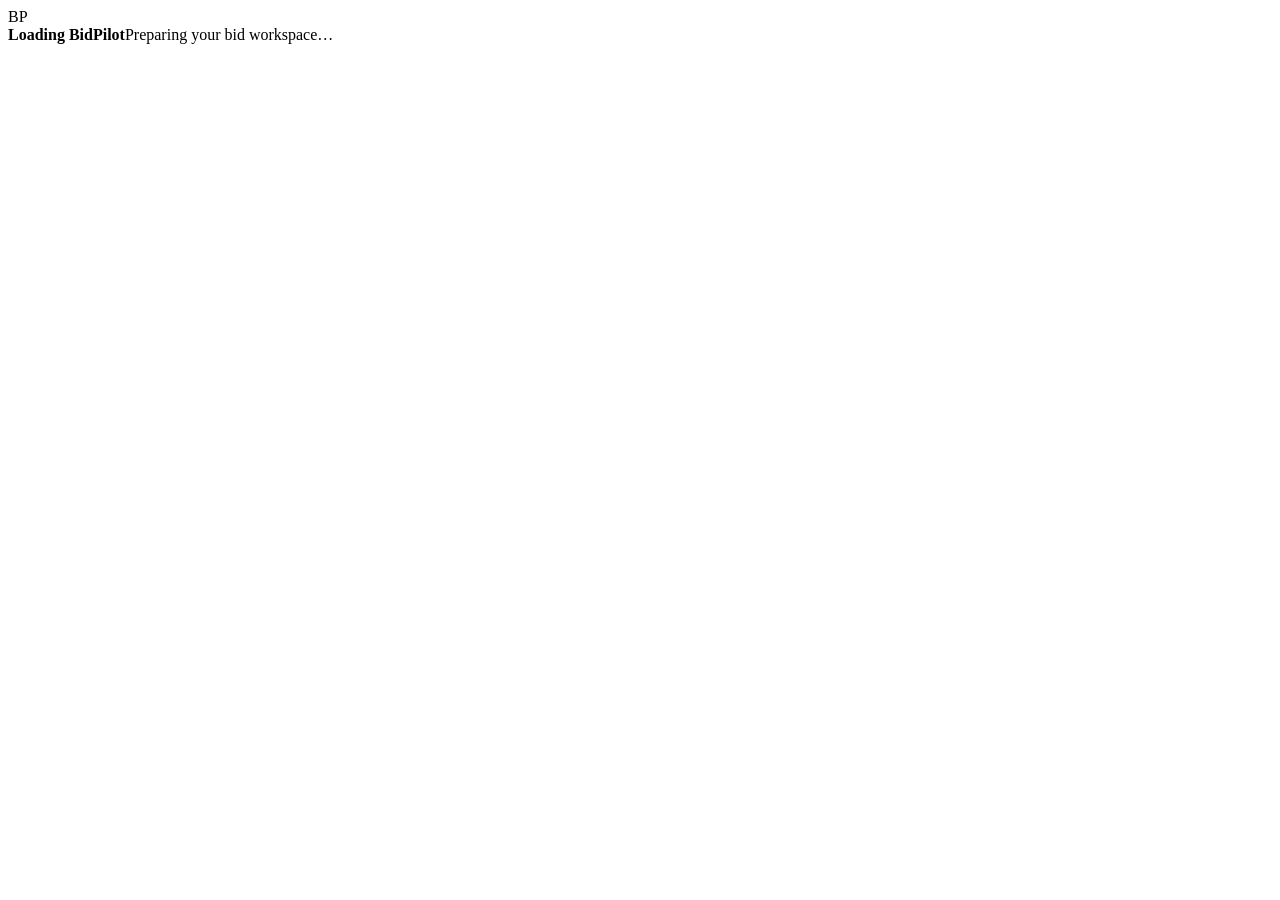
==== index.html @ 088a3456 "Add BidPilot interface and styling" ====
<!doctype html><html lang="en"><head><meta charset="utf-8"><meta name="viewport" content="width=device-width,initial-scale=1"><meta name="theme-color" content="#0c1627"><meta name="description" content="BidPilot — AI-ready RFP and tender response workspace."><link rel="icon" href="assets/icon.svg"><link rel="stylesheet" href="styles.css"><title>BidPilot — RFP Response Workspace</title></head><body><div id="app"><div class="boot"><div class="logo-mark">BP</div><strong>Loading BidPilot</strong><span>Preparing your bid workspace…</span></div></div><noscript><div class="noscript">BidPilot requires JavaScript.</div></noscript><script src="app.js"></script></body></html>
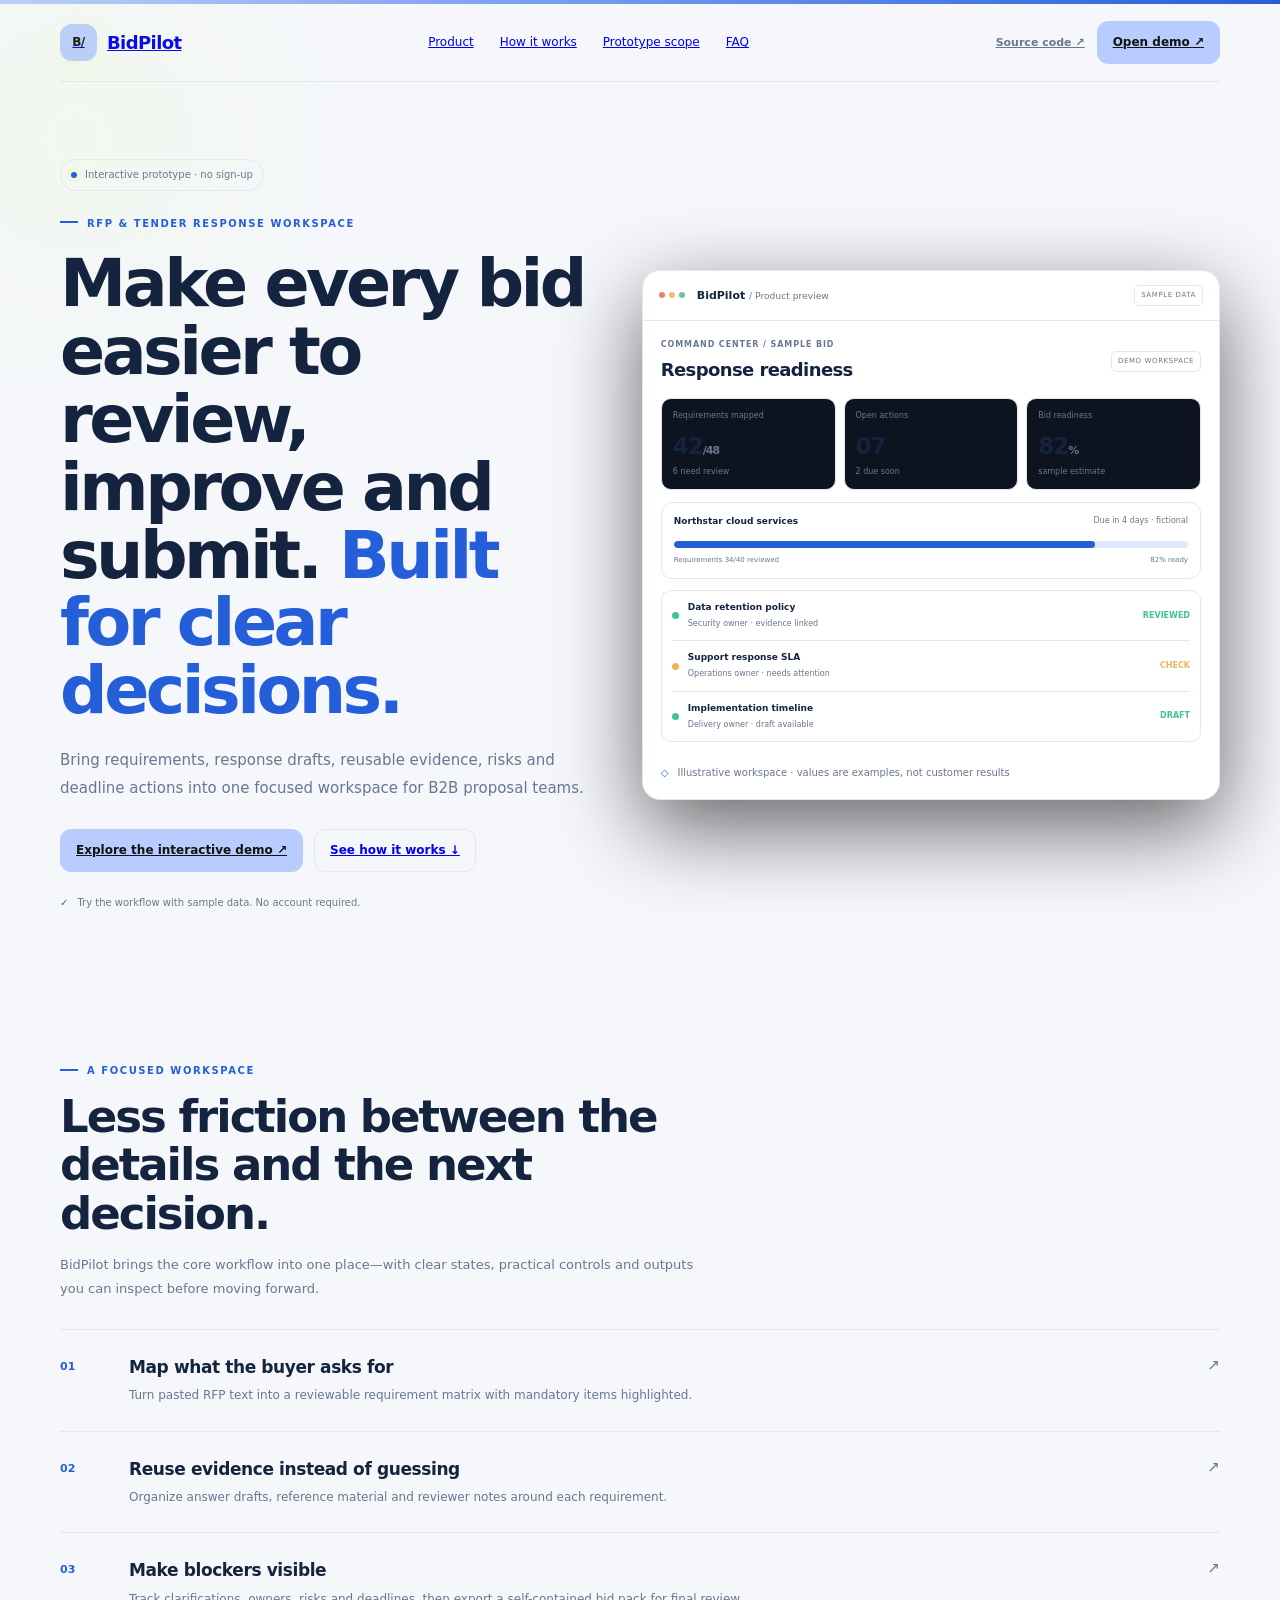
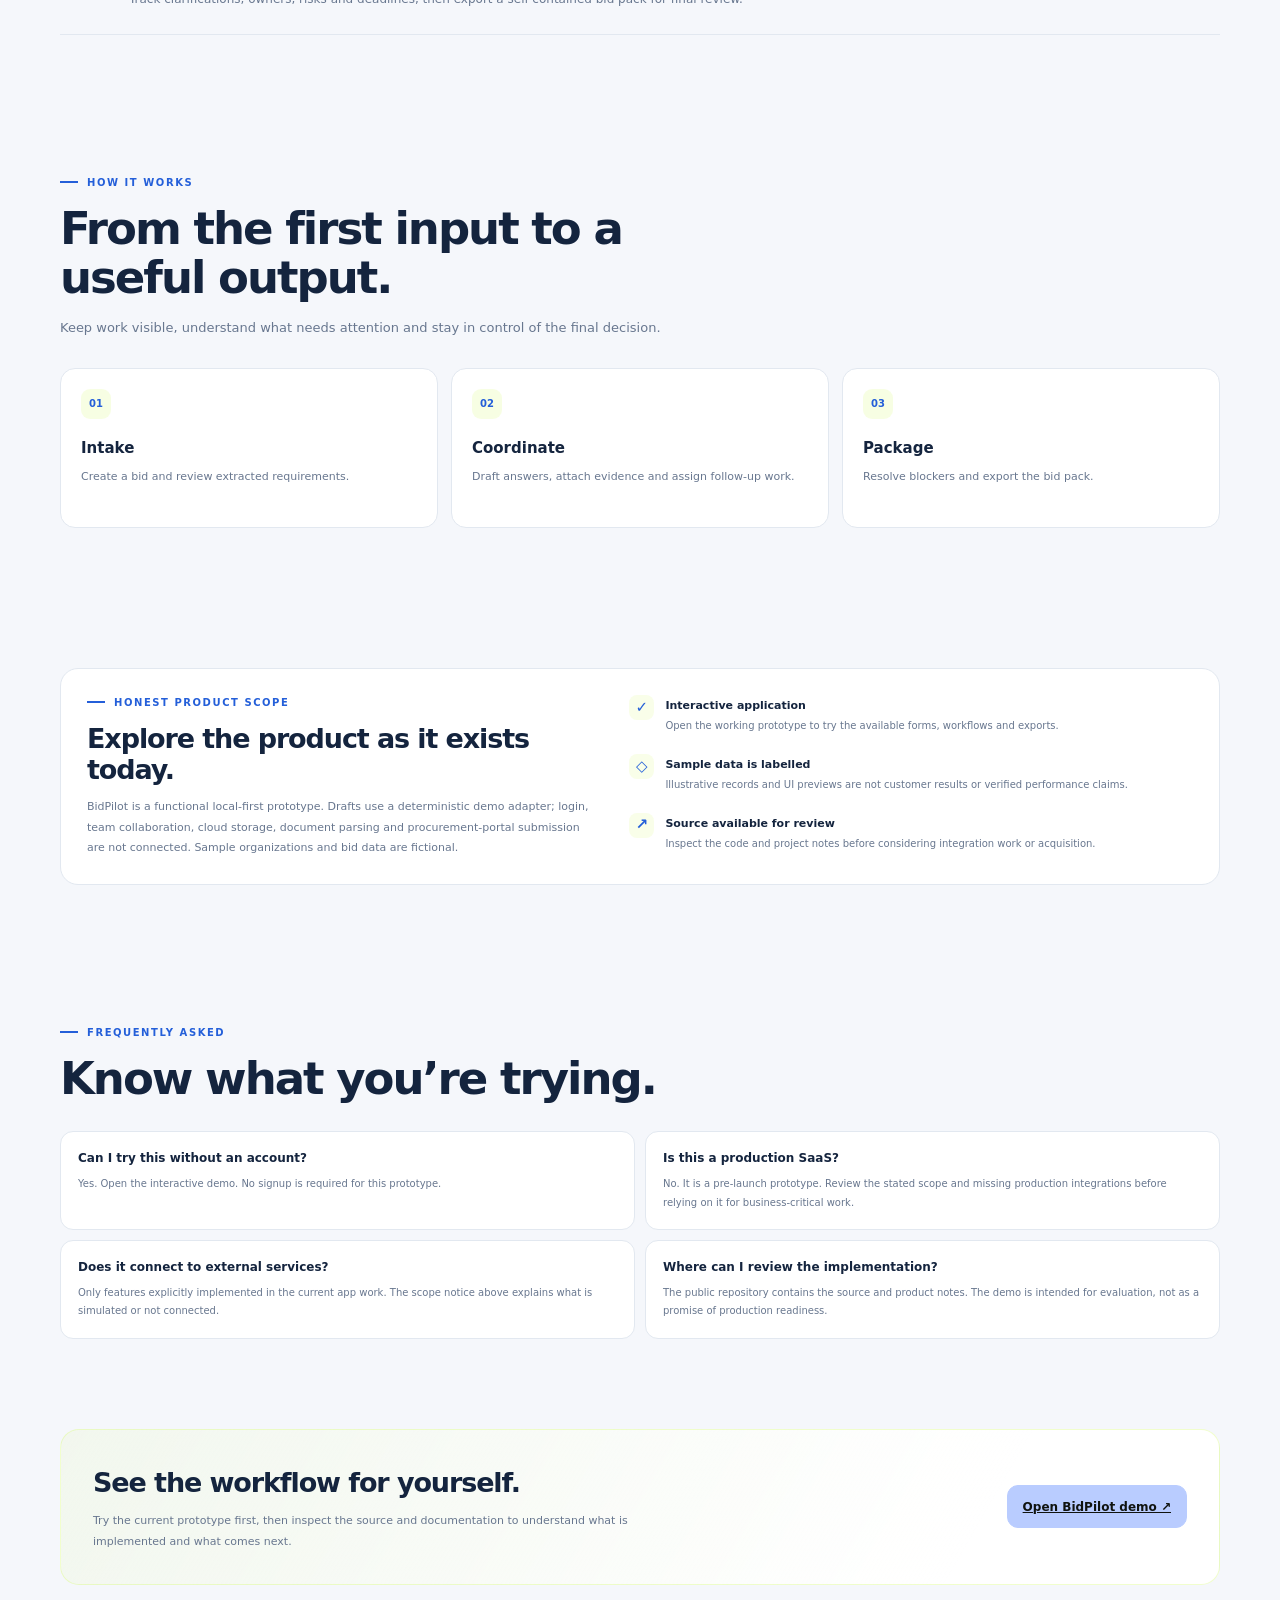
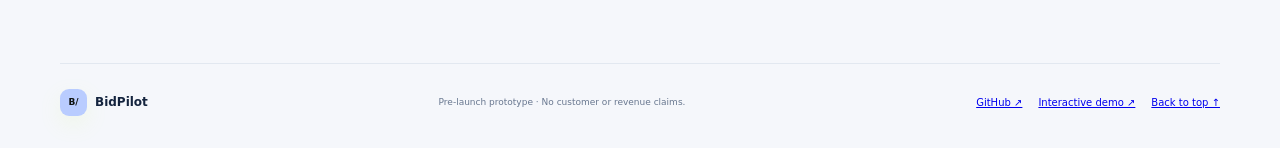
==== commit 266556ff: "Add polished product landing page; keep interactive demo in app.html" ====
--- a/index.html
+++ b/index.html
@@ -1 +1,6 @@
-<!doctype html><html lang="en"><head><meta charset="utf-8"><meta name="viewport" content="width=device-width,initial-scale=1"><meta name="theme-color" content="#0c1627"><meta name="description" content="BidPilot — AI-ready RFP and tender response workspace."><link rel="icon" href="assets/icon.svg"><link rel="stylesheet" href="styles.css"><title>BidPilot — RFP Response Workspace</title></head><body><div id="app"><div class="boot"><div class="logo-mark">BP</div><strong>Loading BidPilot</strong><span>Preparing your bid workspace…</span></div></div><noscript><div class="noscript">BidPilot requires JavaScript.</div></noscript><script src="app.js"></script></body></html>+<!doctype html><html lang="en"><head><meta charset="utf-8"><meta name="viewport" content="width=device-width,initial-scale=1"><meta name="theme-color" content="#f5f7fb"><meta name="description" content="Bring requirements, response drafts, reusable evidence, risks and deadline actions into one focused workspace for B2B proposal teams."><meta property="og:title" content="BidPilot — Make every bid easier to review, improve and submit."><meta property="og:description" content="Bring requirements, response drafts, reusable evidence, risks and deadline actions into one focused workspace for B2B proposal teams."><title>BidPilot — Make every bid easier to review, improve and submit.</title><style>
+:root{--bg:#f5f7fb;--panel:#ffffff;--line:#e2e8f0;--ink:#14243e;--muted:#68778f;--a:#b9ccff;--b:#245fd9}*{box-sizing:border-box}html{scroll-behavior:smooth;scroll-padding-top:90px}body{margin:0;background:var(--bg);color:var(--ink);font:15px/1.55 Inter,ui-sans-serif,system-ui,-apple-system,BlinkMacSystemFont,"Segoe UI",sans-serif}.site{overflow:hidden}.wrap{width:min(1160px,calc(100% - 44px));margin:auto}.stripe{height:4px;background:linear-gradient(90deg,var(--a),var(--b))}.nav{height:78px;display:flex;align-items:center;justify-content:space-between;gap:22px;border-bottom:1px solid var(--line)}.brand{display:flex;align-items:center;gap:10px;font-weight:850;letter-spacing:-.6px;font-size:18px}.mark{width:37px;height:37px;display:grid;place-items:center;background:var(--a);color:#10130f;border-radius:12px;font-size:12px;font-weight:900;box-shadow:0 8px 22px #d4fb6922}.links{display:flex;gap:26px;color:var(--muted);font-size:12px}.links a:hover{color:var(--ink)}.navright{display:flex;gap:12px;align-items:center}.source{font-size:11px;color:var(--muted);font-weight:750}.button{min-height:43px;padding:0 15px;display:inline-flex;align-items:center;justify-content:center;gap:8px;border:1px solid var(--line);border-radius:11px;font-size:12px;font-weight:800;transition:.18s}.button:hover{transform:translateY(-2px);border-color:var(--b)}.primary{background:var(--a);border-color:var(--a);color:#10130f}.menu{display:none;color:var(--ink);background:transparent;border:1px solid var(--line);border-radius:9px;padding:8px 10px}.hero{position:relative;display:grid;grid-template-columns:.96fr 1.04fr;gap:48px;align-items:center;padding:77px 0 83px;min-height:610px}.hero:before{content:"";position:absolute;width:590px;height:590px;left:-280px;top:-240px;border-radius:50%;background:radial-gradient(circle,#d4fb6916,transparent 68%);pointer-events:none}.copy{position:relative;z-index:1}.badge{display:inline-flex;align-items:center;gap:8px;border:1px solid var(--line);border-radius:99px;padding:7px 10px;margin-bottom:25px;color:var(--muted);font-size:10px}.badge i{width:6px;height:6px;background:var(--b);border-radius:50%;box-shadow:0 0 0 4px #d4fb6922}.eyebrow{font-size:10px;color:var(--b);font-weight:900;letter-spacing:1.55px;text-transform:uppercase}.eyebrow:before{content:"";display:inline-block;width:18px;height:2px;background:var(--b);vertical-align:middle;margin:0 9px 3px 0}.hero h1{font-size:clamp(44px,5.2vw,67px);line-height:1.02;letter-spacing:-3.5px;margin:19px 0 22px;font-weight:850;max-width:640px}.hero h1 em{font-style:normal;color:var(--b)}.lead{font-size:15px;line-height:1.85;color:var(--muted);max-width:550px;margin:0 0 26px}.ctas{display:flex;align-items:center;flex-wrap:wrap;gap:11px}.secondary{background:transparent}.micro{display:flex;align-items:center;gap:9px;margin-top:23px;color:var(--muted);font-size:10px}.micro strong{color:var(--b)}.preview{position:relative;background:var(--panel);border:1px solid var(--line);border-radius:18px;overflow:hidden;box-shadow:0 28px 85px #0009}.previewbar{display:flex;align-items:center;gap:12px;padding:14px 16px;border-bottom:1px solid var(--line);font-size:11px}.lights{display:flex;gap:4px}.lights i{width:6px;height:6px;border-radius:50%;background:var(--line)}.lights i:first-child{background:#ee7d76}.lights i:nth-child(2){background:#e8c36b}.lights i:nth-child(3){background:#62c99a}.previewbar b small{font-weight:500;color:var(--muted)}.pill{margin-left:auto;border:1px solid var(--line);padding:4px 6px;border-radius:5px;font-size:7px;letter-spacing:.6px;color:var(--muted);white-space:nowrap}.previewbody{padding:18px}.vhead{display:flex;align-items:center;justify-content:space-between;gap:10px;margin-bottom:14px}.vhead small,.scenario small{display:block;font-size:8px;font-weight:850;letter-spacing:.9px;color:var(--muted);margin-bottom:5px}.vhead h3{font-size:18px;letter-spacing:-.6px;margin:0}.stats{display:grid;grid-template-columns:repeat(3,minmax(0,1fr));gap:8px;margin-bottom:12px}.stats>div{background:#0d1420;border:1px solid var(--line);border-radius:10px;padding:11px;min-width:0}.stats small{display:block;font-size:8px;color:var(--muted);white-space:nowrap}.stats b{display:block;font-size:23px;letter-spacing:-1px;margin:7px 0 1px;white-space:nowrap}.stats em{font-size:11px;font-style:normal;color:var(--muted)}.stats span{display:block;color:var(--muted);font-size:8px}.chart{border:1px solid var(--line);border-radius:11px;padding:12px;margin-bottom:11px}.charthead{display:flex;justify-content:space-between;gap:8px;font-size:9px;margin-bottom:12px}.charthead small{font-size:8px;color:var(--muted)}.bars{height:76px;display:flex;align-items:flex-end;gap:7px;border-bottom:1px solid var(--line);background:repeating-linear-gradient(to bottom,transparent 0,transparent 24px,#28334680 25px,transparent 26px)}.bars i{flex:1;max-width:26px;border-radius:4px 4px 0 0;background:linear-gradient(180deg,var(--a),var(--b));opacity:.88}.bars i.bad{background:linear-gradient(180deg,#ff8d85,#cc535c)}.axis{display:flex;justify-content:space-between;font-size:7px;color:var(--muted);padding-top:7px}.rows{border:1px solid var(--line);border-radius:10px;padding:0 10px}.row{display:flex;gap:9px;align-items:center;padding:10px 0;border-bottom:1px solid var(--line)}.row:last-child{border-bottom:0}.row>div{flex:1;min-width:0}.row b{font-size:9px;display:block}.row small{display:block;font-size:8px;color:var(--muted);margin-top:3px}.row strong{font-size:8px;white-space:nowrap}.dot{width:7px;height:7px;border-radius:50%;flex:0 0 auto}.green{background:#3ec68b}.red{background:#ed7080}.gold{background:#eab752}.ok{color:#3ec68b}.err,.risk{color:#ed7080}.warn{color:#eab752}.chart .marginbars{display:grid;gap:10px}.marginbars>div{display:grid;grid-template-columns:75px 1fr 30px;gap:7px;align-items:center;font-size:8px}.marginbars span{color:var(--muted)}.marginbars i{height:7px;background:#d4fb6965;border-radius:8px;overflow:hidden}.marginbars i b{display:block;height:100%;background:var(--b);border-radius:8px}.marginbars i b.below{background:#d79b45}.marginbars strong{text-align:right;font-size:8px}.scenario{display:flex;justify-content:space-between;gap:12px;padding:12px;border:1px solid var(--line);border-radius:10px}.scenario b{font-size:10px;display:block}.scenario span{font-size:8px;color:var(--muted);display:block;margin-top:5px}.result{border-left:1px solid var(--line);padding-left:12px;min-width:110px}.result strong{display:block;font-size:19px;letter-spacing:-.7px}.riskbanner{display:flex;align-items:center;gap:9px;border:1px solid #8a5cf655;background:#26182a;border-radius:10px;padding:10px;margin-bottom:10px}.shield{display:grid;place-items:center;width:27px;height:27px;border-radius:8px;background:#874cff24;color:#bda8ff;font-weight:900}.riskbanner div{flex:1;min-width:0}.riskbanner b{display:block;font-size:9px}.riskbanner small{display:block;color:var(--muted);font-size:7px;margin-top:3px}.riskbanner strong{font-size:8px;color:#bda8ff}.avatar{width:25px;height:25px;display:grid;place-items:center;border-radius:8px;background:#d4fb6933;color:var(--b);font-size:8px;font-weight:900;flex:0 0 auto}.row .avatar+b{display:block}.section{padding:70px 0}.sectionhead{max-width:660px;margin-bottom:28px}.sectionhead h2{font-size:clamp(32px,4vw,45px);line-height:1.08;letter-spacing:-2px;margin:14px 0}.sectionhead p{color:var(--muted);font-size:13px;line-height:1.85;margin:0}.features{border-top:1px solid var(--line)}.feature{display:grid;grid-template-columns:55px 1fr 22px;gap:14px;padding:24px 0;border-bottom:1px solid var(--line)}.no{color:var(--b);font-size:11px;font-weight:900;padding-top:4px}.feature h3{font-size:17px;letter-spacing:-.4px;margin:0 0 5px}.feature p{max-width:700px;color:var(--muted);font-size:12px;line-height:1.8;margin:0}.arrow{text-align:right;color:var(--muted)}.steps{display:grid;grid-template-columns:repeat(3,1fr);gap:13px}.step{padding:20px;border:1px solid var(--line);border-radius:15px;background:var(--panel);min-height:160px}.step span{width:30px;height:30px;display:grid;place-items:center;border-radius:9px;background:#d4fb6930;color:var(--b);font-size:10px;font-weight:900}.step h3{font-size:15px;margin:18px 0 7px}.step p{font-size:11px;line-height:1.8;color:var(--muted);margin:0}.truth{display:grid;grid-template-columns:1fr 1.1fr;gap:30px;border:1px solid var(--line);border-radius:18px;background:var(--panel);padding:26px}.truth h2{font-size:27px;letter-spacing:-1.1px;line-height:1.16;margin:12px 0}.truth p{font-size:11px;line-height:1.85;color:var(--muted);margin:0}.truthitems{display:grid;gap:13px}.truthitem{display:flex;gap:11px}.check{width:25px;height:25px;flex:0 0 25px;border-radius:8px;display:grid;place-items:center;background:#d4fb6925;color:var(--b);font-weight:900}.truthitem b{display:block;font-size:11px;margin:2px 0 3px}.truthitem small{display:block;color:var(--muted);font-size:10px;line-height:1.75}.faqgrid{display:grid;grid-template-columns:1fr 1fr;gap:10px}.faq{border:1px solid var(--line);background:var(--panel);border-radius:13px;padding:17px}.faq h3{font-size:12px;margin:0 0 7px}.faq p{font-size:10px;line-height:1.85;color:var(--muted);margin:0}.closing{padding:20px 0 78px}.closebox{display:flex;align-items:center;justify-content:space-between;gap:20px;padding:32px;border:1px solid #d4fb6955;border-radius:19px;background:linear-gradient(120deg,#d4fb6916,var(--panel) 78%);position:relative;overflow:hidden}.closebox h2{font-size:27px;letter-spacing:-1.1px;margin:0 0 8px}.closebox p{max-width:580px;color:var(--muted);font-size:11px;line-height:1.85;margin:0}.foot{padding:25px 0 32px;border-top:1px solid var(--line);display:flex;justify-content:space-between;gap:15px;flex-wrap:wrap;align-items:center}.footbrand{display:flex;align-items:center;gap:8px;font-size:12px;font-weight:850}.footbrand .mark{width:27px;height:27px;border-radius:9px;font-size:9px}.footnote{color:var(--muted);font-size:9px}.footlinks{display:flex;gap:16px;color:var(--muted);font-size:10px}
+@media(max-width:960px){.hero{grid-template-columns:1fr;gap:32px;padding:60px 0}.hero h1{max-width:780px}.copy{max-width:760px}.preview{max-width:760px;width:100%;margin:auto}.truth{grid-template-columns:1fr;gap:22px}}
+@media(max-width:700px){.wrap{width:calc(100% - 30px)}.nav{height:66px}.links{display:none}.source{display:none}.menu{display:block}.hero{padding:42px 0 48px;min-height:0;gap:26px}.hero h1{font-size:clamp(42px,11vw,58px);letter-spacing:-2.7px}.lead{font-size:13px}.button{min-height:41px;padding:0 11px}.previewbody{padding:12px}.previewbar{padding:12px}.stats{gap:5px}.stats>div{padding:9px 7px}.stats b{font-size:18px}.section{padding:51px 0}.sectionhead h2{font-size:34px}.feature{grid-template-columns:30px 1fr 15px;gap:8px;padding:20px 0}.feature h3{font-size:15px}.steps{grid-template-columns:1fr;gap:9px}.step{min-height:0;padding:16px}.step h3{margin:11px 0 6px}.truth{padding:19px}.truth h2{font-size:24px}.faqgrid{grid-template-columns:1fr}.closebox{padding:23px;align-items:flex-start;flex-direction:column}.closebox h2{font-size:24px}.foot{flex-direction:column;align-items:flex-start}.footlinks{flex-wrap:wrap}.result{min-width:95px}.row small{overflow-wrap:anywhere}}
+@media(prefers-reduced-motion:reduce){html{scroll-behavior:auto}.button{transition:none}}
+</style></head><body><div class="site"><div class="stripe"></div><div class="wrap"><header class="nav"><a class="brand" href="#top"><span class="mark">B/</span>BidPilot</a><nav class="links" aria-label="Main navigation"><a href="#product">Product</a><a href="#workflow">How it works</a><a href="#scope">Prototype scope</a><a href="#faq">FAQ</a></nav><div class="navright"><a class="source" href="https://github.com/dmytri595-design/BidPilot" target="_blank" rel="noopener noreferrer">Source code ↗</a><a class="button primary" href="app.html">Open demo ↗</a><button class="menu" aria-label="Toggle navigation" id="menubtn">☰</button></div></header><main id="top"><section class="hero"><div class="copy"><div class="badge"><i></i> Interactive prototype · no sign-up</div><div class="eyebrow">RFP & TENDER RESPONSE WORKSPACE</div><h1>Make every bid easier to review, improve and submit. <em>Built for clear decisions.</em></h1><p class="lead">Bring requirements, response drafts, reusable evidence, risks and deadline actions into one focused workspace for B2B proposal teams.</p><div class="ctas"><a class="button primary" href="app.html">Explore the interactive demo ↗</a><a class="button secondary" href="#product">See how it works ↓</a></div><div class="micro"><strong>✓</strong> Try the workflow with sample data. No account required.</div></div><div class="preview"><div class="previewbar"><span class="lights"><i></i><i></i><i></i></span><b>BidPilot <small> / Product preview</small></b><span class="pill">SAMPLE DATA</span></div><div class="previewbody"><div class="vhead"><div><small>COMMAND CENTER / SAMPLE BID</small><h3>Response readiness</h3></div><span class="pill">DEMO WORKSPACE</span></div><div class="stats"><div><small>Requirements mapped</small><b>42<em>/48</em></b><span>6 need review</span></div><div><small>Open actions</small><b>07</b><span>2 due soon</span></div><div><small>Bid readiness</small><b>82<em>%</em></b><span>sample estimate</span></div></div><div class="chart"><div class="charthead"><b>Northstar cloud services</b><small>Due in 4 days · fictional</small></div><div style="height:7px;border-radius:8px;background:#b9ccff75;overflow:hidden"><i style="display:block;width:82%;height:100%;background:#245fd9;border-radius:8px"></i></div><div class="axis"><span>Requirements 34/40 reviewed</span><span>82% ready</span></div></div><div class="rows"><div class="row"><i class="dot green"></i><div><b>Data retention policy</b><small>Security owner · evidence linked</small></div><strong class="ok">REVIEWED</strong></div><div class="row"><i class="dot gold"></i><div><b>Support response SLA</b><small>Operations owner · needs attention</small></div><strong class="warn">CHECK</strong></div><div class="row"><i class="dot green"></i><div><b>Implementation timeline</b><small>Delivery owner · draft available</small></div><strong class="ok">DRAFT</strong></div></div><div class="micro"><strong>◇</strong> Illustrative workspace · values are examples, not customer results</div></div></div></section><section class="section" id="product"><div class="sectionhead"><div class="eyebrow">A focused workspace</div><h2>Less friction between the details and the next decision.</h2><p>BidPilot brings the core workflow into one place—with clear states, practical controls and outputs you can inspect before moving forward.</p></div><div class="features"><article class="feature"><span class="no">01</span><div><h3>Map what the buyer asks for</h3><p>Turn pasted RFP text into a reviewable requirement matrix with mandatory items highlighted.</p></div><span class="arrow">↗</span></article><article class="feature"><span class="no">02</span><div><h3>Reuse evidence instead of guessing</h3><p>Organize answer drafts, reference material and reviewer notes around each requirement.</p></div><span class="arrow">↗</span></article><article class="feature"><span class="no">03</span><div><h3>Make blockers visible</h3><p>Track clarifications, owners, risks and deadlines, then export a self-contained bid pack for final review.</p></div><span class="arrow">↗</span></article></div></section><section class="section" id="workflow"><div class="sectionhead"><div class="eyebrow">How it works</div><h2>From the first input to a useful output.</h2><p>Keep work visible, understand what needs attention and stay in control of the final decision.</p></div><div class="steps"><article class="step"><span>01</span><h3>Intake</h3><p>Create a bid and review extracted requirements.</p></article><article class="step"><span>02</span><h3>Coordinate</h3><p>Draft answers, attach evidence and assign follow-up work.</p></article><article class="step"><span>03</span><h3>Package</h3><p>Resolve blockers and export the bid pack.</p></article></div></section><section class="section" id="scope"><div class="truth"><div><div class="eyebrow">Honest product scope</div><h2>Explore the product as it exists today.</h2><p>BidPilot is a functional local-first prototype. Drafts use a deterministic demo adapter; login, team collaboration, cloud storage, document parsing and procurement-portal submission are not connected. Sample organizations and bid data are fictional.</p></div><div class="truthitems"><div class="truthitem"><span class="check">✓</span><div><b>Interactive application</b><small>Open the working prototype to try the available forms, workflows and exports.</small></div></div><div class="truthitem"><span class="check">◇</span><div><b>Sample data is labelled</b><small>Illustrative records and UI previews are not customer results or verified performance claims.</small></div></div><div class="truthitem"><span class="check">↗</span><div><b>Source available for review</b><small>Inspect the code and project notes before considering integration work or acquisition.</small></div></div></div></div></section><section class="section" id="faq"><div class="sectionhead"><div class="eyebrow">Frequently asked</div><h2>Know what you’re trying.</h2></div><div class="faqgrid"><article class="faq"><h3>Can I try this without an account?</h3><p>Yes. Open the interactive demo. No signup is required for this prototype.</p></article><article class="faq"><h3>Is this a production SaaS?</h3><p>No. It is a pre-launch prototype. Review the stated scope and missing production integrations before relying on it for business-critical work.</p></article><article class="faq"><h3>Does it connect to external services?</h3><p>Only features explicitly implemented in the current app work. The scope notice above explains what is simulated or not connected.</p></article><article class="faq"><h3>Where can I review the implementation?</h3><p>The public repository contains the source and product notes. The demo is intended for evaluation, not as a promise of production readiness.</p></article></div></section><section class="closing"><div class="closebox"><div><h2>See the workflow for yourself.</h2><p>Try the current prototype first, then inspect the source and documentation to understand what is implemented and what comes next.</p></div><a class="button primary" href="app.html">Open BidPilot demo ↗</a></div></section></main><footer class="foot"><div class="footbrand"><span class="mark">B/</span>BidPilot</div><div class="footnote">Pre-launch prototype · No customer or revenue claims.</div><div class="footlinks"><a href="https://github.com/dmytri595-design/BidPilot" target="_blank" rel="noopener noreferrer">GitHub ↗</a><a href="app.html">Interactive demo ↗</a><a href="#top">Back to top ↑</a></div></footer></div></div><script>(function(){var b=document.getElementById("menubtn");if(!b)return;b.addEventListener("click",function(){var n=document.querySelector(".links");if(!n)return;var show=n.style.display!=="flex";n.style.display=show?"flex":"none";if(show){n.style.position="absolute";n.style.top="72px";n.style.left="15px";n.style.right="15px";n.style.zIndex="20";n.style.padding="17px";n.style.flexDirection="column";n.style.gap="15px";n.style.background="var(--panel)";n.style.border="1px solid var(--line)";n.style.borderRadius="13px"}})})();</script></body></html>
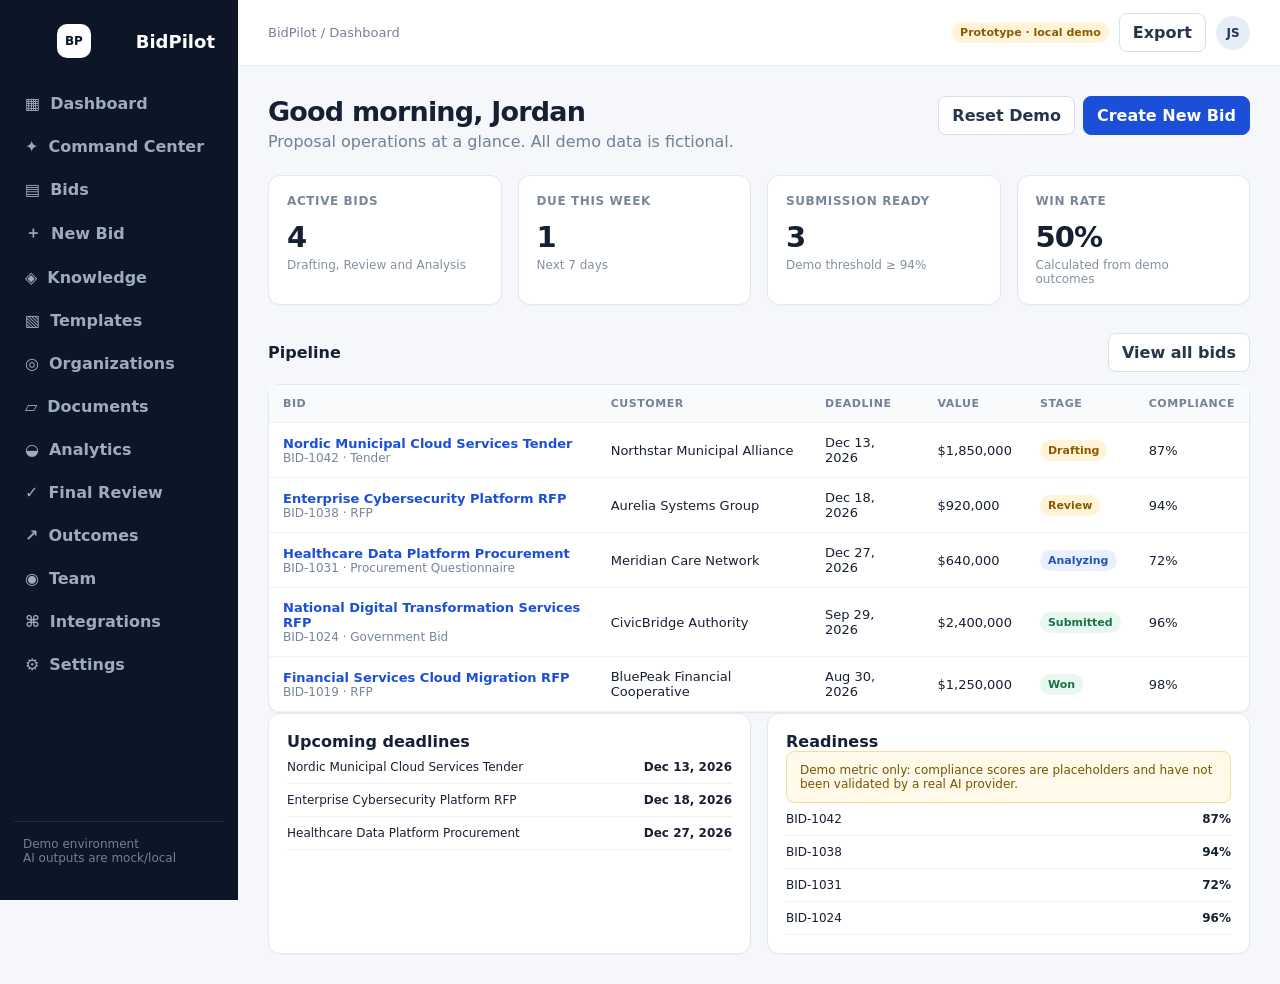
==== commit 74fb9d69: "Restore the original business application as the main homepage" ====
--- a/index.html
+++ b/index.html
@@ -1,6 +1 @@
-<!doctype html><html lang="en"><head><meta charset="utf-8"><meta name="viewport" content="width=device-width,initial-scale=1"><meta name="theme-color" content="#f5f7fb"><meta name="description" content="Bring requirements, response drafts, reusable evidence, risks and deadline actions into one focused workspace for B2B proposal teams."><meta property="og:title" content="BidPilot — Make every bid easier to review, improve and submit."><meta property="og:description" content="Bring requirements, response drafts, reusable evidence, risks and deadline actions into one focused workspace for B2B proposal teams."><title>BidPilot — Make every bid easier to review, improve and submit.</title><style>
-:root{--bg:#f5f7fb;--panel:#ffffff;--line:#e2e8f0;--ink:#14243e;--muted:#68778f;--a:#b9ccff;--b:#245fd9}*{box-sizing:border-box}html{scroll-behavior:smooth;scroll-padding-top:90px}body{margin:0;background:var(--bg);color:var(--ink);font:15px/1.55 Inter,ui-sans-serif,system-ui,-apple-system,BlinkMacSystemFont,"Segoe UI",sans-serif}.site{overflow:hidden}.wrap{width:min(1160px,calc(100% - 44px));margin:auto}.stripe{height:4px;background:linear-gradient(90deg,var(--a),var(--b))}.nav{height:78px;display:flex;align-items:center;justify-content:space-between;gap:22px;border-bottom:1px solid var(--line)}.brand{display:flex;align-items:center;gap:10px;font-weight:850;letter-spacing:-.6px;font-size:18px}.mark{width:37px;height:37px;display:grid;place-items:center;background:var(--a);color:#10130f;border-radius:12px;font-size:12px;font-weight:900;box-shadow:0 8px 22px #d4fb6922}.links{display:flex;gap:26px;color:var(--muted);font-size:12px}.links a:hover{color:var(--ink)}.navright{display:flex;gap:12px;align-items:center}.source{font-size:11px;color:var(--muted);font-weight:750}.button{min-height:43px;padding:0 15px;display:inline-flex;align-items:center;justify-content:center;gap:8px;border:1px solid var(--line);border-radius:11px;font-size:12px;font-weight:800;transition:.18s}.button:hover{transform:translateY(-2px);border-color:var(--b)}.primary{background:var(--a);border-color:var(--a);color:#10130f}.menu{display:none;color:var(--ink);background:transparent;border:1px solid var(--line);border-radius:9px;padding:8px 10px}.hero{position:relative;display:grid;grid-template-columns:.96fr 1.04fr;gap:48px;align-items:center;padding:77px 0 83px;min-height:610px}.hero:before{content:"";position:absolute;width:590px;height:590px;left:-280px;top:-240px;border-radius:50%;background:radial-gradient(circle,#d4fb6916,transparent 68%);pointer-events:none}.copy{position:relative;z-index:1}.badge{display:inline-flex;align-items:center;gap:8px;border:1px solid var(--line);border-radius:99px;padding:7px 10px;margin-bottom:25px;color:var(--muted);font-size:10px}.badge i{width:6px;height:6px;background:var(--b);border-radius:50%;box-shadow:0 0 0 4px #d4fb6922}.eyebrow{font-size:10px;color:var(--b);font-weight:900;letter-spacing:1.55px;text-transform:uppercase}.eyebrow:before{content:"";display:inline-block;width:18px;height:2px;background:var(--b);vertical-align:middle;margin:0 9px 3px 0}.hero h1{font-size:clamp(44px,5.2vw,67px);line-height:1.02;letter-spacing:-3.5px;margin:19px 0 22px;font-weight:850;max-width:640px}.hero h1 em{font-style:normal;color:var(--b)}.lead{font-size:15px;line-height:1.85;color:var(--muted);max-width:550px;margin:0 0 26px}.ctas{display:flex;align-items:center;flex-wrap:wrap;gap:11px}.secondary{background:transparent}.micro{display:flex;align-items:center;gap:9px;margin-top:23px;color:var(--muted);font-size:10px}.micro strong{color:var(--b)}.preview{position:relative;background:var(--panel);border:1px solid var(--line);border-radius:18px;overflow:hidden;box-shadow:0 28px 85px #0009}.previewbar{display:flex;align-items:center;gap:12px;padding:14px 16px;border-bottom:1px solid var(--line);font-size:11px}.lights{display:flex;gap:4px}.lights i{width:6px;height:6px;border-radius:50%;background:var(--line)}.lights i:first-child{background:#ee7d76}.lights i:nth-child(2){background:#e8c36b}.lights i:nth-child(3){background:#62c99a}.previewbar b small{font-weight:500;color:var(--muted)}.pill{margin-left:auto;border:1px solid var(--line);padding:4px 6px;border-radius:5px;font-size:7px;letter-spacing:.6px;color:var(--muted);white-space:nowrap}.previewbody{padding:18px}.vhead{display:flex;align-items:center;justify-content:space-between;gap:10px;margin-bottom:14px}.vhead small,.scenario small{display:block;font-size:8px;font-weight:850;letter-spacing:.9px;color:var(--muted);margin-bottom:5px}.vhead h3{font-size:18px;letter-spacing:-.6px;margin:0}.stats{display:grid;grid-template-columns:repeat(3,minmax(0,1fr));gap:8px;margin-bottom:12px}.stats>div{background:#0d1420;border:1px solid var(--line);border-radius:10px;padding:11px;min-width:0}.stats small{display:block;font-size:8px;color:var(--muted);white-space:nowrap}.stats b{display:block;font-size:23px;letter-spacing:-1px;margin:7px 0 1px;white-space:nowrap}.stats em{font-size:11px;font-style:normal;color:var(--muted)}.stats span{display:block;color:var(--muted);font-size:8px}.chart{border:1px solid var(--line);border-radius:11px;padding:12px;margin-bottom:11px}.charthead{display:flex;justify-content:space-between;gap:8px;font-size:9px;margin-bottom:12px}.charthead small{font-size:8px;color:var(--muted)}.bars{height:76px;display:flex;align-items:flex-end;gap:7px;border-bottom:1px solid var(--line);background:repeating-linear-gradient(to bottom,transparent 0,transparent 24px,#28334680 25px,transparent 26px)}.bars i{flex:1;max-width:26px;border-radius:4px 4px 0 0;background:linear-gradient(180deg,var(--a),var(--b));opacity:.88}.bars i.bad{background:linear-gradient(180deg,#ff8d85,#cc535c)}.axis{display:flex;justify-content:space-between;font-size:7px;color:var(--muted);padding-top:7px}.rows{border:1px solid var(--line);border-radius:10px;padding:0 10px}.row{display:flex;gap:9px;align-items:center;padding:10px 0;border-bottom:1px solid var(--line)}.row:last-child{border-bottom:0}.row>div{flex:1;min-width:0}.row b{font-size:9px;display:block}.row small{display:block;font-size:8px;color:var(--muted);margin-top:3px}.row strong{font-size:8px;white-space:nowrap}.dot{width:7px;height:7px;border-radius:50%;flex:0 0 auto}.green{background:#3ec68b}.red{background:#ed7080}.gold{background:#eab752}.ok{color:#3ec68b}.err,.risk{color:#ed7080}.warn{color:#eab752}.chart .marginbars{display:grid;gap:10px}.marginbars>div{display:grid;grid-template-columns:75px 1fr 30px;gap:7px;align-items:center;font-size:8px}.marginbars span{color:var(--muted)}.marginbars i{height:7px;background:#d4fb6965;border-radius:8px;overflow:hidden}.marginbars i b{display:block;height:100%;background:var(--b);border-radius:8px}.marginbars i b.below{background:#d79b45}.marginbars strong{text-align:right;font-size:8px}.scenario{display:flex;justify-content:space-between;gap:12px;padding:12px;border:1px solid var(--line);border-radius:10px}.scenario b{font-size:10px;display:block}.scenario span{font-size:8px;color:var(--muted);display:block;margin-top:5px}.result{border-left:1px solid var(--line);padding-left:12px;min-width:110px}.result strong{display:block;font-size:19px;letter-spacing:-.7px}.riskbanner{display:flex;align-items:center;gap:9px;border:1px solid #8a5cf655;background:#26182a;border-radius:10px;padding:10px;margin-bottom:10px}.shield{display:grid;place-items:center;width:27px;height:27px;border-radius:8px;background:#874cff24;color:#bda8ff;font-weight:900}.riskbanner div{flex:1;min-width:0}.riskbanner b{display:block;font-size:9px}.riskbanner small{display:block;color:var(--muted);font-size:7px;margin-top:3px}.riskbanner strong{font-size:8px;color:#bda8ff}.avatar{width:25px;height:25px;display:grid;place-items:center;border-radius:8px;background:#d4fb6933;color:var(--b);font-size:8px;font-weight:900;flex:0 0 auto}.row .avatar+b{display:block}.section{padding:70px 0}.sectionhead{max-width:660px;margin-bottom:28px}.sectionhead h2{font-size:clamp(32px,4vw,45px);line-height:1.08;letter-spacing:-2px;margin:14px 0}.sectionhead p{color:var(--muted);font-size:13px;line-height:1.85;margin:0}.features{border-top:1px solid var(--line)}.feature{display:grid;grid-template-columns:55px 1fr 22px;gap:14px;padding:24px 0;border-bottom:1px solid var(--line)}.no{color:var(--b);font-size:11px;font-weight:900;padding-top:4px}.feature h3{font-size:17px;letter-spacing:-.4px;margin:0 0 5px}.feature p{max-width:700px;color:var(--muted);font-size:12px;line-height:1.8;margin:0}.arrow{text-align:right;color:var(--muted)}.steps{display:grid;grid-template-columns:repeat(3,1fr);gap:13px}.step{padding:20px;border:1px solid var(--line);border-radius:15px;background:var(--panel);min-height:160px}.step span{width:30px;height:30px;display:grid;place-items:center;border-radius:9px;background:#d4fb6930;color:var(--b);font-size:10px;font-weight:900}.step h3{font-size:15px;margin:18px 0 7px}.step p{font-size:11px;line-height:1.8;color:var(--muted);margin:0}.truth{display:grid;grid-template-columns:1fr 1.1fr;gap:30px;border:1px solid var(--line);border-radius:18px;background:var(--panel);padding:26px}.truth h2{font-size:27px;letter-spacing:-1.1px;line-height:1.16;margin:12px 0}.truth p{font-size:11px;line-height:1.85;color:var(--muted);margin:0}.truthitems{display:grid;gap:13px}.truthitem{display:flex;gap:11px}.check{width:25px;height:25px;flex:0 0 25px;border-radius:8px;display:grid;place-items:center;background:#d4fb6925;color:var(--b);font-weight:900}.truthitem b{display:block;font-size:11px;margin:2px 0 3px}.truthitem small{display:block;color:var(--muted);font-size:10px;line-height:1.75}.faqgrid{display:grid;grid-template-columns:1fr 1fr;gap:10px}.faq{border:1px solid var(--line);background:var(--panel);border-radius:13px;padding:17px}.faq h3{font-size:12px;margin:0 0 7px}.faq p{font-size:10px;line-height:1.85;color:var(--muted);margin:0}.closing{padding:20px 0 78px}.closebox{display:flex;align-items:center;justify-content:space-between;gap:20px;padding:32px;border:1px solid #d4fb6955;border-radius:19px;background:linear-gradient(120deg,#d4fb6916,var(--panel) 78%);position:relative;overflow:hidden}.closebox h2{font-size:27px;letter-spacing:-1.1px;margin:0 0 8px}.closebox p{max-width:580px;color:var(--muted);font-size:11px;line-height:1.85;margin:0}.foot{padding:25px 0 32px;border-top:1px solid var(--line);display:flex;justify-content:space-between;gap:15px;flex-wrap:wrap;align-items:center}.footbrand{display:flex;align-items:center;gap:8px;font-size:12px;font-weight:850}.footbrand .mark{width:27px;height:27px;border-radius:9px;font-size:9px}.footnote{color:var(--muted);font-size:9px}.footlinks{display:flex;gap:16px;color:var(--muted);font-size:10px}
-@media(max-width:960px){.hero{grid-template-columns:1fr;gap:32px;padding:60px 0}.hero h1{max-width:780px}.copy{max-width:760px}.preview{max-width:760px;width:100%;margin:auto}.truth{grid-template-columns:1fr;gap:22px}}
-@media(max-width:700px){.wrap{width:calc(100% - 30px)}.nav{height:66px}.links{display:none}.source{display:none}.menu{display:block}.hero{padding:42px 0 48px;min-height:0;gap:26px}.hero h1{font-size:clamp(42px,11vw,58px);letter-spacing:-2.7px}.lead{font-size:13px}.button{min-height:41px;padding:0 11px}.previewbody{padding:12px}.previewbar{padding:12px}.stats{gap:5px}.stats>div{padding:9px 7px}.stats b{font-size:18px}.section{padding:51px 0}.sectionhead h2{font-size:34px}.feature{grid-template-columns:30px 1fr 15px;gap:8px;padding:20px 0}.feature h3{font-size:15px}.steps{grid-template-columns:1fr;gap:9px}.step{min-height:0;padding:16px}.step h3{margin:11px 0 6px}.truth{padding:19px}.truth h2{font-size:24px}.faqgrid{grid-template-columns:1fr}.closebox{padding:23px;align-items:flex-start;flex-direction:column}.closebox h2{font-size:24px}.foot{flex-direction:column;align-items:flex-start}.footlinks{flex-wrap:wrap}.result{min-width:95px}.row small{overflow-wrap:anywhere}}
-@media(prefers-reduced-motion:reduce){html{scroll-behavior:auto}.button{transition:none}}
-</style></head><body><div class="site"><div class="stripe"></div><div class="wrap"><header class="nav"><a class="brand" href="#top"><span class="mark">B/</span>BidPilot</a><nav class="links" aria-label="Main navigation"><a href="#product">Product</a><a href="#workflow">How it works</a><a href="#scope">Prototype scope</a><a href="#faq">FAQ</a></nav><div class="navright"><a class="source" href="https://github.com/dmytri595-design/BidPilot" target="_blank" rel="noopener noreferrer">Source code ↗</a><a class="button primary" href="app.html">Open demo ↗</a><button class="menu" aria-label="Toggle navigation" id="menubtn">☰</button></div></header><main id="top"><section class="hero"><div class="copy"><div class="badge"><i></i> Interactive prototype · no sign-up</div><div class="eyebrow">RFP & TENDER RESPONSE WORKSPACE</div><h1>Make every bid easier to review, improve and submit. <em>Built for clear decisions.</em></h1><p class="lead">Bring requirements, response drafts, reusable evidence, risks and deadline actions into one focused workspace for B2B proposal teams.</p><div class="ctas"><a class="button primary" href="app.html">Explore the interactive demo ↗</a><a class="button secondary" href="#product">See how it works ↓</a></div><div class="micro"><strong>✓</strong> Try the workflow with sample data. No account required.</div></div><div class="preview"><div class="previewbar"><span class="lights"><i></i><i></i><i></i></span><b>BidPilot <small> / Product preview</small></b><span class="pill">SAMPLE DATA</span></div><div class="previewbody"><div class="vhead"><div><small>COMMAND CENTER / SAMPLE BID</small><h3>Response readiness</h3></div><span class="pill">DEMO WORKSPACE</span></div><div class="stats"><div><small>Requirements mapped</small><b>42<em>/48</em></b><span>6 need review</span></div><div><small>Open actions</small><b>07</b><span>2 due soon</span></div><div><small>Bid readiness</small><b>82<em>%</em></b><span>sample estimate</span></div></div><div class="chart"><div class="charthead"><b>Northstar cloud services</b><small>Due in 4 days · fictional</small></div><div style="height:7px;border-radius:8px;background:#b9ccff75;overflow:hidden"><i style="display:block;width:82%;height:100%;background:#245fd9;border-radius:8px"></i></div><div class="axis"><span>Requirements 34/40 reviewed</span><span>82% ready</span></div></div><div class="rows"><div class="row"><i class="dot green"></i><div><b>Data retention policy</b><small>Security owner · evidence linked</small></div><strong class="ok">REVIEWED</strong></div><div class="row"><i class="dot gold"></i><div><b>Support response SLA</b><small>Operations owner · needs attention</small></div><strong class="warn">CHECK</strong></div><div class="row"><i class="dot green"></i><div><b>Implementation timeline</b><small>Delivery owner · draft available</small></div><strong class="ok">DRAFT</strong></div></div><div class="micro"><strong>◇</strong> Illustrative workspace · values are examples, not customer results</div></div></div></section><section class="section" id="product"><div class="sectionhead"><div class="eyebrow">A focused workspace</div><h2>Less friction between the details and the next decision.</h2><p>BidPilot brings the core workflow into one place—with clear states, practical controls and outputs you can inspect before moving forward.</p></div><div class="features"><article class="feature"><span class="no">01</span><div><h3>Map what the buyer asks for</h3><p>Turn pasted RFP text into a reviewable requirement matrix with mandatory items highlighted.</p></div><span class="arrow">↗</span></article><article class="feature"><span class="no">02</span><div><h3>Reuse evidence instead of guessing</h3><p>Organize answer drafts, reference material and reviewer notes around each requirement.</p></div><span class="arrow">↗</span></article><article class="feature"><span class="no">03</span><div><h3>Make blockers visible</h3><p>Track clarifications, owners, risks and deadlines, then export a self-contained bid pack for final review.</p></div><span class="arrow">↗</span></article></div></section><section class="section" id="workflow"><div class="sectionhead"><div class="eyebrow">How it works</div><h2>From the first input to a useful output.</h2><p>Keep work visible, understand what needs attention and stay in control of the final decision.</p></div><div class="steps"><article class="step"><span>01</span><h3>Intake</h3><p>Create a bid and review extracted requirements.</p></article><article class="step"><span>02</span><h3>Coordinate</h3><p>Draft answers, attach evidence and assign follow-up work.</p></article><article class="step"><span>03</span><h3>Package</h3><p>Resolve blockers and export the bid pack.</p></article></div></section><section class="section" id="scope"><div class="truth"><div><div class="eyebrow">Honest product scope</div><h2>Explore the product as it exists today.</h2><p>BidPilot is a functional local-first prototype. Drafts use a deterministic demo adapter; login, team collaboration, cloud storage, document parsing and procurement-portal submission are not connected. Sample organizations and bid data are fictional.</p></div><div class="truthitems"><div class="truthitem"><span class="check">✓</span><div><b>Interactive application</b><small>Open the working prototype to try the available forms, workflows and exports.</small></div></div><div class="truthitem"><span class="check">◇</span><div><b>Sample data is labelled</b><small>Illustrative records and UI previews are not customer results or verified performance claims.</small></div></div><div class="truthitem"><span class="check">↗</span><div><b>Source available for review</b><small>Inspect the code and project notes before considering integration work or acquisition.</small></div></div></div></div></section><section class="section" id="faq"><div class="sectionhead"><div class="eyebrow">Frequently asked</div><h2>Know what you’re trying.</h2></div><div class="faqgrid"><article class="faq"><h3>Can I try this without an account?</h3><p>Yes. Open the interactive demo. No signup is required for this prototype.</p></article><article class="faq"><h3>Is this a production SaaS?</h3><p>No. It is a pre-launch prototype. Review the stated scope and missing production integrations before relying on it for business-critical work.</p></article><article class="faq"><h3>Does it connect to external services?</h3><p>Only features explicitly implemented in the current app work. The scope notice above explains what is simulated or not connected.</p></article><article class="faq"><h3>Where can I review the implementation?</h3><p>The public repository contains the source and product notes. The demo is intended for evaluation, not as a promise of production readiness.</p></article></div></section><section class="closing"><div class="closebox"><div><h2>See the workflow for yourself.</h2><p>Try the current prototype first, then inspect the source and documentation to understand what is implemented and what comes next.</p></div><a class="button primary" href="app.html">Open BidPilot demo ↗</a></div></section></main><footer class="foot"><div class="footbrand"><span class="mark">B/</span>BidPilot</div><div class="footnote">Pre-launch prototype · No customer or revenue claims.</div><div class="footlinks"><a href="https://github.com/dmytri595-design/BidPilot" target="_blank" rel="noopener noreferrer">GitHub ↗</a><a href="app.html">Interactive demo ↗</a><a href="#top">Back to top ↑</a></div></footer></div></div><script>(function(){var b=document.getElementById("menubtn");if(!b)return;b.addEventListener("click",function(){var n=document.querySelector(".links");if(!n)return;var show=n.style.display!=="flex";n.style.display=show?"flex":"none";if(show){n.style.position="absolute";n.style.top="72px";n.style.left="15px";n.style.right="15px";n.style.zIndex="20";n.style.padding="17px";n.style.flexDirection="column";n.style.gap="15px";n.style.background="var(--panel)";n.style.border="1px solid var(--line)";n.style.borderRadius="13px"}})})();</script></body></html>+<!doctype html><html lang="en"><head><meta charset="utf-8"><meta name="viewport" content="width=device-width,initial-scale=1"><meta name="theme-color" content="#0c1627"><meta name="description" content="BidPilot — AI-ready RFP and tender response workspace."><link rel="icon" href="assets/icon.svg"><link rel="stylesheet" href="styles.css"><title>BidPilot — RFP Response Workspace</title></head><body><div id="app"><div class="boot"><div class="logo-mark">BP</div><strong>Loading BidPilot</strong><span>Preparing your bid workspace…</span></div></div><noscript><div class="noscript">BidPilot requires JavaScript.</div></noscript><script src="app.js"></script></body></html>
--- a/styles.css
+++ b/styles.css
@@ -0,0 +1 @@
+@import url("https://fonts.googleapis.com/css2?family=Inter:wght@400;500;600;700;800&display=swap");*{box-sizing:border-box}html,body{margin:0;min-height:100%;font-family:Inter,system-ui,sans-serif;background:#f5f7fb;color:#172033}button,input,select,textarea{font:inherit}button{cursor:pointer}.boot{min-height:100vh;display:grid;place-content:center;gap:10px;text-align:center;color:#526075}.logo-mark{margin:auto;width:48px;height:48px;border-radius:14px;display:grid;place-items:center;background:#16243b;color:#fff;font-weight:800}.shell{min-height:100vh;display:flex}.sidebar{position:fixed;inset:0 auto 0 0;width:238px;background:#0c1627;color:#cbd5e1;padding:20px 14px;display:flex;flex-direction:column;z-index:10}.brand{display:flex;align-items:center;gap:11px;padding:4px 9px 26px;color:#fff;font-weight:800;font-size:18px}.brand .logo-mark{width:34px;height:34px;border-radius:10px;font-size:12px;background:#fff;color:#0c1627}.nav{display:grid;gap:4px}.nav button{border:0;background:transparent;color:#9cacbf;text-align:left;padding:10px 11px;border-radius:8px;font-weight:600;display:flex;gap:10px;align-items:center}.nav button:hover,.nav button.active{background:#17253b;color:#fff}.sidebar-foot{margin-top:auto;border-top:1px solid #1d2b40;padding:15px 9px;font-size:12px;color:#718096}.main{margin-left:238px;width:calc(100% - 238px)}.topbar{height:66px;background:#fff;border-bottom:1px solid #e5eaf1;display:flex;align-items:center;justify-content:space-between;padding:0 30px;position:sticky;top:0;z-index:8}.crumb{font-size:13px;color:#758196}.top-actions{display:flex;gap:10px;align-items:center}.avatar{width:34px;height:34px;border-radius:50%;display:grid;place-items:center;background:#e7edf6;color:#24344e;font-weight:800;font-size:12px}.content{padding:30px;max-width:1500px;margin:auto}.page-head{display:flex;justify-content:space-between;align-items:flex-start;gap:20px;margin-bottom:24px}.page-head h1{margin:0 0 5px;font-size:27px;letter-spacing:-.03em}.page-head p{margin:0;color:#718096}.actions{display:flex;gap:8px;flex-wrap:wrap}.btn{border:1px solid #d8e0ea;background:#fff;color:#26354b;padding:9px 13px;border-radius:8px;font-weight:700}.btn:hover{background:#f8fafc}.btn.primary{background:#1b4fd7;border-color:#1b4fd7;color:#fff}.btn.danger{color:#b42318}.grid{display:grid;gap:16px}.grid-4{grid-template-columns:repeat(4,1fr)}.grid-3{grid-template-columns:repeat(3,1fr)}.grid-2{grid-template-columns:repeat(2,1fr)}.card{background:#fff;border:1px solid #e3e8f0;border-radius:12px;box-shadow:0 1px 2px #0b122008}.card-pad{padding:18px}.metric{min-height:120px}.metric .label{font-size:12px;color:#7b8799;font-weight:700;text-transform:uppercase;letter-spacing:.05em}.metric .value{font-size:29px;font-weight:800;margin:12px 0 4px;letter-spacing:-.03em}.metric .hint{font-size:12px;color:#8490a1}.section-title{display:flex;justify-content:space-between;align-items:center;margin:28px 0 12px}.section-title h2,.subhead{font-size:16px;margin:0}.table-wrap{overflow:auto}.table{width:100%;border-collapse:collapse;font-size:13px}.table th{text-align:left;color:#758196;font-size:11px;text-transform:uppercase;letter-spacing:.05em;background:#f8fafc}.table th,.table td{padding:12px 14px;border-bottom:1px solid #edf0f5;vertical-align:middle}.link{color:#1b4fd7;font-weight:700;cursor:pointer}.badge{display:inline-flex;align-items:center;border-radius:999px;padding:4px 8px;font-size:11px;font-weight:800;white-space:nowrap}.badge.blue{background:#e8f0ff;color:#2454b8}.badge.green{background:#e8f7ef;color:#18734a}.badge.amber{background:#fff4d8;color:#8a5b00}.badge.red{background:#fdebea;color:#a5322a}.badge.gray{background:#edf1f5;color:#5f6d80}.two-col{display:grid;grid-template-columns:minmax(0,1fr) 330px;gap:16px}.three-col{display:grid;grid-template-columns:260px minmax(0,1fr) 330px;gap:16px}.form{display:grid;gap:15px}.field{display:grid;gap:6px}.field label{font-size:12px;font-weight:800;color:#4e5c71}.field input,.field select,.field textarea,input,select{border:1px solid #d8e0ea;border-radius:8px;padding:10px 11px;background:#fff;color:#172033}.field textarea{min-height:110px;resize:vertical}.toolbar{display:flex;gap:7px;flex-wrap:wrap;padding:10px;border-bottom:1px solid #e7ebf1}.editor{min-height:330px;width:100%;padding:20px;outline:none;line-height:1.65;border:0;border-radius:0;resize:vertical}.req-list{max-height:650px;overflow:auto}.req-item{padding:13px;border-bottom:1px solid #edf0f5;cursor:pointer}.req-item:hover,.req-item.active{background:#f1f5fb}.req-item strong{display:block;font-size:12px;margin-bottom:4px}.req-item span{font-size:12px;color:#68768a;display:block}.side-block{padding:15px;border-bottom:1px solid #e8edf3}.side-block h3{font-size:12px;text-transform:uppercase;letter-spacing:.06em;color:#718096;margin:0 0 10px}.check,.kpi-line{display:flex;justify-content:space-between;gap:12px;padding:9px 0;border-bottom:1px solid #edf0f5;font-size:12px}.notice{padding:11px 13px;border-radius:8px;background:#f4f7fb;border:1px solid #e1e7ef;font-size:12px;color:#59677b}.notice.warn{background:#fff9e9;border-color:#f1df9c;color:#765600}.muted{color:#78859a}.small{font-size:12px}.toolbar-line{display:flex;gap:9px;align-items:center;justify-content:space-between;margin-bottom:14px}.timeline{padding:20px;font-weight:700;color:#526075;line-height:2}.empty{text-align:center;padding:30px;color:#748196}.circle-score{width:92px;height:92px;border-radius:50%;display:grid;place-items:center;background:conic-gradient(#2f67db 0 87%,#e9eef5 87%);position:relative}.circle-score:after{content:"";position:absolute;inset:8px;border-radius:50%;background:#fff}.circle-score b{position:relative;z-index:1;font-size:20px}.code{font-family:ui-monospace,monospace;background:#f5f7fa;padding:2px 5px;border-radius:4px;font-size:11px}.toast{position:fixed;right:22px;bottom:22px;z-index:70;background:#14233a;color:#fff;padding:12px 15px;border-radius:9px;box-shadow:0 10px 35px #0b122033;font-size:13px}@media(max-width:1100px){.grid-4{grid-template-columns:repeat(2,1fr)}.three-col{grid-template-columns:220px minmax(0,1fr)}.three-col>.right{grid-column:1/-1}.two-col{grid-template-columns:1fr}}@media(max-width:760px){.sidebar{width:68px;padding:14px 8px}.brand span,.nav button span,.sidebar-foot{display:none}.brand{padding:3px 8px 22px}.nav button{justify-content:center}.main{margin-left:68px;width:calc(100% - 68px)}.topbar{padding:0 15px}.content{padding:18px}.grid-4,.grid-3,.grid-2{grid-template-columns:1fr}.page-head{display:block}.actions{margin-top:14px}.three-col{grid-template-columns:1fr}.table{min-width:680px}}
